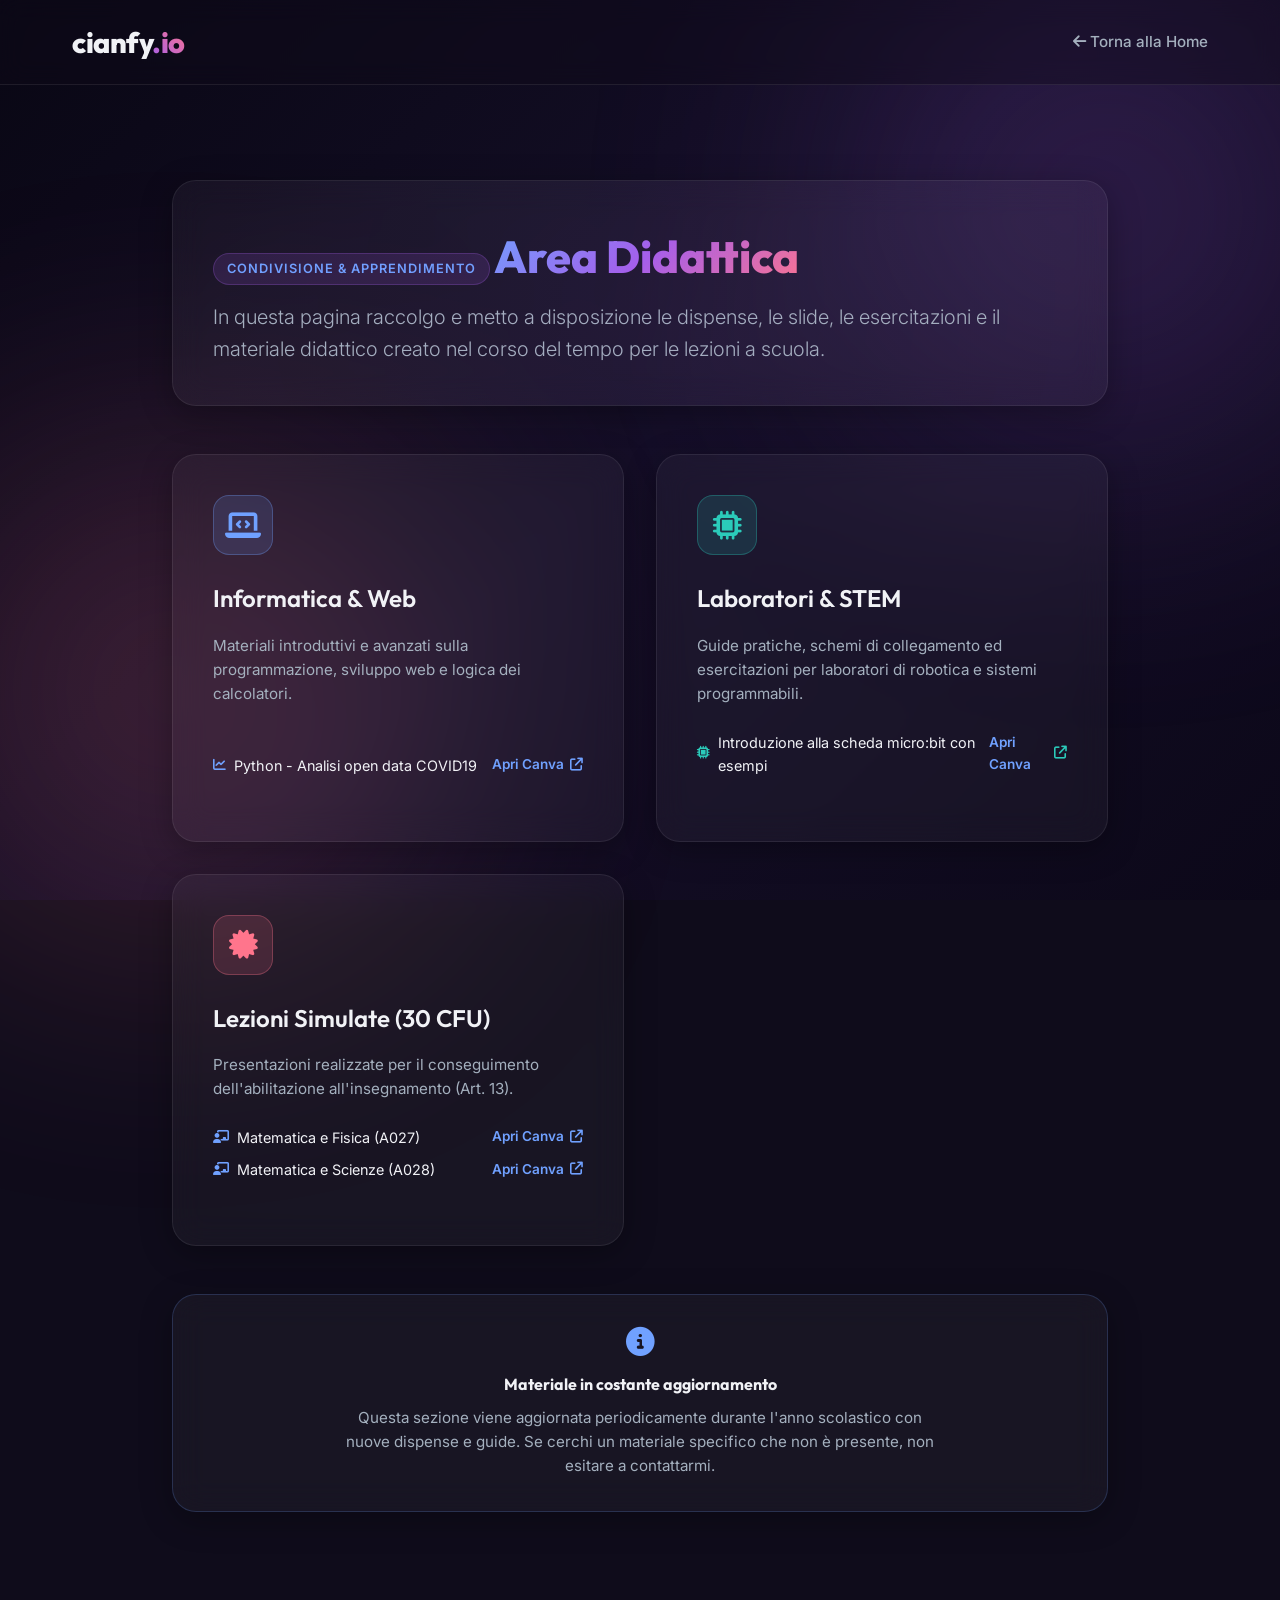
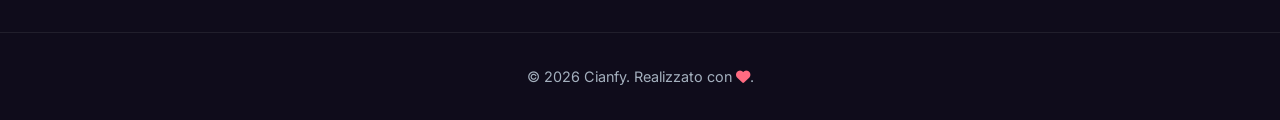
==== didattica.html @ d3eaf6b5 "Aggiornato il titolo del Project Work A21 in Python - Analisi open data COVID19" ====
<!DOCTYPE html>
<html lang="it">
<head>
    <meta charset="UTF-8">
    <meta name="viewport" content="width=device-width, initial-scale=1.0">
    <title>Area Didattica | Cianfy</title>
    <meta name="description" content="Materiali didattici, dispense, slide e risorse utili per gli studenti e le lezioni a scuola curate da Cianfy.">
    <!-- Google Fonts -->
    <link rel="preconnect" href="https://fonts.googleapis.com">
    <link rel="preconnect" href="https://fonts.gstatic.com" crossorigin>
    <link href="https://fonts.googleapis.com/css2?family=Outfit:wght@300;400;600;800&family=Inter:wght@300;400;500;600&display=swap" rel="stylesheet">
    <!-- FontAwesome Icons -->
    <link rel="stylesheet" href="https://cdnjs.cloudflare.com/ajax/libs/font-awesome/6.4.0/css/all.min.css">
    <!-- Custom Style -->
    <link rel="stylesheet" href="style.css">
</head>
<body>
    <!-- Animated Gradient Background Overlay -->
    <div class="bg-gradient"></div>
    <div class="bg-glow bg-glow-1"></div>
    <div class="bg-glow bg-glow-2"></div>

    <!-- Navigation Header -->
    <header class="header">
        <nav class="nav-container">
            <a href="index.html" class="logo">cianfy<span>.io</span></a>
            <ul class="nav-links">
                <li><a href="index.html" class="nav-link"><i class="fa-solid fa-arrow-left"></i> Torna alla Home</a></li>
            </ul>
        </nav>
    </header>

    <!-- Main Content -->
    <main class="main-content">
        <section class="section">
            <div class="glass-card hero-card" style="padding: 2.5rem; margin-bottom: 3rem;">
                <span class="badge">Condivisione & Apprendimento</span>
                <h1 class="gradient-text" style="font-size: 2.8rem; margin-bottom: 0.5rem; font-family: var(--font-heading); font-weight: 800;">Area Didattica</h1>
                <p class="subtitle" style="margin-bottom: 0;">In questa pagina raccolgo e metto a disposizione le dispense, le slide, le esercitazioni e il materiale didattico creato nel corso del tempo per le lezioni a scuola.</p>
            </div>

            <!-- Material Categories -->
            <div class="passions-grid">
                <!-- Category 1: Informatica -->
                <div class="glass-card passion-card scroll-reveal">
                    <div class="passion-icon education-icon">
                        <i class="fa-solid fa-laptop-code"></i>
                    </div>
                    <h3>Informatica & Web</h3>
                    <p>Materiali introduttivi e avanzati sulla programmazione, sviluppo web e logica dei calcolatori.</p>
                    <ul class="passion-bullets" style="margin-bottom: 1.5rem;">
                        <li>
                            <i class="fa-solid fa-chart-line"></i> 
                            <span>Python - Analisi open data COVID19</span>
                            <a href="https://canva.link/tqc76rqkbnpi5z3" target="_blank" rel="noopener noreferrer" class="project-link" style="margin-left: auto;">Apri Canva <i class="fa-solid fa-arrow-up-right-from-square"></i></a>
                        </li>
                    </ul>
                </div>

                <!-- Category 2: Laboratori & Arduino -->
                <div class="glass-card passion-card scroll-reveal">
                    <div class="passion-icon tech-icon">
                        <i class="fa-solid fa-microchip"></i>
                    </div>
                    <h3>Laboratori & STEM</h3>
                    <p>Guide pratiche, schemi di collegamento ed esercitazioni per laboratori di robotica e sistemi programmabili.</p>
                    <ul class="passion-bullets" style="margin-bottom: 1.5rem;">
                        <li>
                            <i class="fa-solid fa-microchip"></i> 
                            <span>Introduzione alla scheda micro:bit con esempi</span>
                            <a href="https://canva.link/wdy48urnnvhljxo" target="_blank" rel="noopener noreferrer" class="project-link" style="margin-left: auto;">Apri Canva <i class="fa-solid fa-arrow-up-right-from-square"></i></a>
                        </li>
                    </ul>
                </div>

                <!-- Category 3: Abilitazione -->
                <div class="glass-card passion-card scroll-reveal">
                    <div class="passion-icon education-icon" style="background: rgba(255, 117, 140, 0.15); color: var(--accent-pink); border: 1px solid rgba(255, 117, 140, 0.3);">
                        <i class="fa-solid fa-certificate"></i>
                    </div>
                    <h3>Lezioni Simulate (30 CFU)</h3>
                    <p>Presentazioni realizzate per il conseguimento dell'abilitazione all'insegnamento (Art. 13).</p>
                    <ul class="passion-bullets" style="margin-bottom: 1.5rem;">
                        <li>
                            <i class="fa-solid fa-chalkboard-user"></i> 
                            <span>Matematica e Fisica (A027)</span>
                            <a href="https://canva.link/l5qhdkt7t2nkqrt" target="_blank" rel="noopener noreferrer" class="project-link" style="margin-left: auto;">Apri Canva <i class="fa-solid fa-arrow-up-right-from-square"></i></a>
                        </li>
                        <li>
                            <i class="fa-solid fa-chalkboard-user"></i> 
                            <span>Matematica e Scienze (A028)</span>
                            <a href="https://canva.link/lbshheg37whqppf" target="_blank" rel="noopener noreferrer" class="project-link" style="margin-left: auto;">Apri Canva <i class="fa-solid fa-arrow-up-right-from-square"></i></a>
                        </li>
                    </ul>
                </div>
            </div>

            <!-- Notice for future updates -->
            <div class="glass-card scroll-reveal" style="padding: 2rem; margin-top: 3rem; text-align: center; border-color: rgba(112, 161, 255, 0.2);">
                <i class="fa-solid fa-circle-info" style="font-size: 1.8rem; color: var(--primary-color); margin-bottom: 1rem;"></i>
                <h4 style="margin-bottom: 0.5rem; font-family: var(--font-heading);">Materiale in costante aggiornamento</h4>
                <p style="color: var(--text-muted); font-size: 0.95rem; max-width: 600px; margin: 0 auto;">Questa sezione viene aggiornata periodicamente durante l'anno scolastico con nuove dispense e guide. Se cerchi un materiale specifico che non è presente, non esitare a contattarmi.</p>
            </div>
        </section>
    </main>

    <!-- Footer -->
    <footer class="footer">
        <p>&copy; 2026 Cianfy. Realizzato con <i class="fa-solid fa-heart" style="color: #ff6b81;"></i>.</p>
    </footer>

    <!-- Custom Script -->
    <script src="app.js"></script>
</body>
</html>
---- style.css ----
/* Modern CSS Reset & Setup */
*, *::before, *::after {
    box-sizing: border-box;
    margin: 0;
    padding: 0;
}

:root {
    --bg-color: #0f0c1b;
    --text-color: #f1f2f6;
    --text-muted: #a4b0be;
    --primary-color: #70a1ff;
    --accent-purple: #a55eea;
    --accent-pink: #ff758c;
    --accent-cyan: #2bcbba;
    
    /* Glassmorphism Variables */
    --glass-bg: rgba(255, 255, 255, 0.04);
    --glass-border: rgba(255, 255, 255, 0.08);
    --glass-shadow: rgba(0, 0, 0, 0.3);
    --glass-glow: rgba(165, 94, 234, 0.15);
    
    --font-heading: 'Outfit', sans-serif;
    --font-body: 'Inter', sans-serif;
}

html {
    scroll-behavior: smooth;
}

body {
    background-color: var(--bg-color);
    color: var(--text-color);
    font-family: var(--font-body);
    min-height: 100vh;
    overflow-x: hidden;
    position: relative;
    line-height: 1.6;
}

/* Background Gradients & Glow Effects */
.bg-gradient {
    position: fixed;
    top: 0;
    left: 0;
    width: 100%;
    height: 100%;
    z-index: -3;
    background: linear-gradient(135deg, #090714 0%, #150f28 50%, #0c0819 100%);
}

.bg-glow {
    position: fixed;
    width: 600px;
    height: 600px;
    border-radius: 50%;
    filter: blur(140px);
    z-index: -2;
    opacity: 0.45;
    pointer-events: none;
    animation: floatGlow 25s infinite alternate ease-in-out;
}

.bg-glow-1 {
    background: radial-gradient(circle, var(--accent-purple) 0%, transparent 70%);
    top: -10%;
    right: -10%;
    animation-delay: 0s;
}

.bg-glow-2 {
    background: radial-gradient(circle, var(--accent-pink) 0%, transparent 70%);
    bottom: -10%;
    left: -10%;
    animation-delay: -5s;
}

@keyframes floatGlow {
    0% {
        transform: translate(0, 0) scale(1);
    }
    50% {
        transform: translate(80px, -50px) scale(1.1);
    }
    100% {
        transform: translate(-50px, 80px) scale(0.9);
    }
}

/* Navigation Header */
.header {
    position: fixed;
    top: 0;
    left: 0;
    width: 100%;
    z-index: 100;
    background: rgba(15, 12, 27, 0.4);
    backdrop-filter: blur(12px);
    -webkit-backdrop-filter: blur(12px);
    border-bottom: 1px solid var(--glass-border);
    transition: all 0.3s ease;
}

.nav-container {
    max-width: 1200px;
    margin: 0 auto;
    padding: 1.2rem 2rem;
    display: flex;
    justify-content: space-between;
    align-items: center;
}

.logo {
    font-family: var(--font-heading);
    font-size: 1.8rem;
    font-weight: 800;
    color: var(--text-color);
    text-decoration: none;
    letter-spacing: -0.5px;
}

.logo span {
    color: var(--primary-color);
    background: linear-gradient(45deg, var(--accent-purple), var(--accent-pink));
    -webkit-background-clip: text;
    -webkit-text-fill-color: transparent;
}

.nav-links {
    display: flex;
    list-style: none;
    gap: 2rem;
}

.nav-link {
    color: var(--text-muted);
    text-decoration: none;
    font-size: 0.95rem;
    font-weight: 500;
    transition: color 0.3s ease, text-shadow 0.3s ease;
    position: relative;
    padding: 0.5rem 0;
}

.nav-link::after {
    content: '';
    position: absolute;
    bottom: 0;
    left: 0;
    width: 0;
    height: 2px;
    background: linear-gradient(90deg, var(--accent-purple), var(--accent-pink));
    transition: width 0.3s ease;
    border-radius: 2px;
}

.nav-link:hover, .nav-link.active {
    color: var(--text-color);
    text-shadow: 0 0 10px rgba(165, 94, 234, 0.4);
}

.nav-link:hover::after, .nav-link.active::after {
    width: 100%;
}

.menu-toggle {
    display: none;
    font-size: 1.5rem;
    cursor: pointer;
    color: var(--text-color);
}

/* Glassmorphism Card Style */
.glass-card {
    background: var(--glass-bg);
    border: 1px solid var(--glass-border);
    backdrop-filter: blur(16px);
    -webkit-backdrop-filter: blur(16px);
    border-radius: 24px;
    box-shadow: 0 8px 32px 0 var(--glass-shadow);
    transition: transform 0.4s cubic-bezier(0.165, 0.84, 0.44, 1), 
                box-shadow 0.4s cubic-bezier(0.165, 0.84, 0.44, 1),
                border-color 0.4s ease;
}

.glass-card:hover {
    transform: translateY(-5px);
    border-color: rgba(255, 255, 255, 0.15);
    box-shadow: 0 12px 40px 0 rgba(0, 0, 0, 0.4), 
                0 0 20px 0 var(--glass-glow);
}

/* Layout Main Content */
.main-content {
    max-width: 1000px;
    margin: 120px auto 60px;
    padding: 0 2rem;
}

/* Sections */
.section {
    padding: 60px 0;
    min-height: auto;
}

.section-title {
    font-family: var(--font-heading);
    font-size: 2.5rem;
    font-weight: 800;
    margin-bottom: 1rem;
    text-align: center;
    letter-spacing: -0.5px;
}

.section-subtitle {
    text-align: center;
    color: var(--text-muted);
    margin-bottom: 3rem;
    font-size: 1.1rem;
}

.gradient-text {
    background: linear-gradient(135deg, var(--primary-color) 0%, var(--accent-purple) 50%, var(--accent-pink) 100%);
    -webkit-background-clip: text;
    -webkit-text-fill-color: transparent;
    display: inline-block;
}

/* Hero Section */
.hero-card {
    padding: 3.5rem;
    position: relative;
    overflow: hidden;
}

.hero-card::before {
    content: '';
    position: absolute;
    top: -50%;
    left: -50%;
    width: 200%;
    height: 200%;
    background: radial-gradient(circle, rgba(165, 94, 234, 0.05) 0%, transparent 60%);
    pointer-events: none;
}

.hero-header {
    display: flex;
    align-items: center;
    gap: 3rem;
    margin-bottom: 2.5rem;
}

.profile-container {
    position: relative;
    width: 150px;
    height: 150px;
    flex-shrink: 0;
}

.profile-img {
    width: 100%;
    height: 100%;
    object-fit: cover;
    border-radius: 50%;
    border: 3px solid rgba(255, 255, 255, 0.15);
    box-shadow: 0 8px 24px rgba(0,0,0,0.3);
}

.pulse-ring {
    position: absolute;
    top: -5px;
    left: -5px;
    right: -5px;
    bottom: -5px;
    border-radius: 50%;
    border: 2px dashed var(--accent-purple);
    animation: spin 30s linear infinite;
    opacity: 0.6;
}

@keyframes spin {
    100% {
        transform: rotate(360deg);
    }
}

.hero-intro {
    flex-grow: 1;
}

.badge {
    background: rgba(165, 94, 234, 0.15);
    color: var(--primary-color);
    border: 1px solid rgba(165, 94, 234, 0.25);
    padding: 0.3rem 0.8rem;
    border-radius: 20px;
    font-size: 0.8rem;
    font-weight: 600;
    text-transform: uppercase;
    letter-spacing: 1px;
    display: inline-block;
    margin-bottom: 1rem;
}

.hero-intro h1 {
    font-family: var(--font-heading);
    font-size: 3.2rem;
    font-weight: 800;
    line-height: 1.1;
    margin-bottom: 1rem;
    letter-spacing: -1px;
}

.subtitle {
    font-size: 1.25rem;
    color: var(--text-muted);
    font-weight: 300;
}

.hero-body {
    font-size: 1.1rem;
    color: rgba(241, 242, 246, 0.9);
}

.hero-body p {
    margin-bottom: 2rem;
}

.hero-buttons {
    display: flex;
    gap: 1.2rem;
}

/* Buttons */
.btn {
    display: inline-flex;
    align-items: center;
    gap: 0.6rem;
    padding: 0.8rem 1.6rem;
    border-radius: 12px;
    font-family: var(--font-body);
    font-size: 0.95rem;
    font-weight: 600;
    text-decoration: none;
    cursor: pointer;
    transition: all 0.3s ease;
}

.btn-primary {
    background: linear-gradient(135deg, var(--accent-purple), var(--accent-pink));
    color: #fff;
    border: none;
    box-shadow: 0 4px 15px rgba(165, 94, 234, 0.3);
}

.btn-primary:hover {
    transform: translateY(-2px);
    box-shadow: 0 6px 20px rgba(165, 94, 234, 0.5);
}

.btn-secondary {
    background: rgba(255, 255, 255, 0.05);
    color: var(--text-color);
    border: 1px solid rgba(255, 255, 255, 0.1);
}

.btn-secondary:hover {
    background: rgba(255, 255, 255, 0.1);
    border-color: rgba(255, 255, 255, 0.2);
    transform: translateY(-2px);
}

/* Passions Section */
.passions-grid {
    display: grid;
    grid-template-columns: repeat(auto-fit, minmax(300px, 1fr));
    gap: 2rem;
    margin-top: 2rem;
}

.passion-card {
    padding: 2.5rem;
    display: flex;
    flex-direction: column;
    height: 100%;
}

.passion-icon {
    width: 60px;
    height: 60px;
    border-radius: 16px;
    display: flex;
    align-items: center;
    justify-content: center;
    font-size: 1.8rem;
    margin-bottom: 1.5rem;
}

.education-icon {
    background: rgba(112, 161, 255, 0.15);
    color: var(--primary-color);
    border: 1px solid rgba(112, 161, 255, 0.3);
}

.tech-icon {
    background: rgba(43, 203, 186, 0.15);
    color: var(--accent-cyan);
    border: 1px solid rgba(43, 203, 186, 0.3);
}

.passion-card h3 {
    font-family: var(--font-heading);
    font-size: 1.5rem;
    font-weight: 600;
    margin-bottom: 1rem;
}

.passion-card p {
    color: var(--text-muted);
    font-size: 0.95rem;
    margin-bottom: 1.5rem;
    flex-grow: 1;
}

.passion-bullets {
    list-style: none;
    display: flex;
    flex-direction: column;
    gap: 0.6rem;
}

.passion-bullets li {
    font-size: 0.9rem;
    display: flex;
    align-items: center;
    gap: 0.5rem;
    color: var(--text-color);
}

.passion-bullets li i {
    color: var(--accent-cyan);
    font-size: 0.8rem;
}

.education-icon + h3 + p + .passion-bullets li i {
    color: var(--primary-color);
}

/* Projects Section */
.projects-grid {
    display: grid;
    grid-template-columns: repeat(auto-fit, minmax(280px, 1fr));
    gap: 1.5rem;
    margin-top: 2rem;
    margin-bottom: 2rem;
}

.project-card {
    padding: 2rem;
    display: flex;
    flex-direction: column;
    height: 100%;
    align-items: flex-start;
}

.project-icon {
    width: 50px;
    height: 50px;
    border-radius: 12px;
    display: flex;
    align-items: center;
    justify-content: center;
    font-size: 1.5rem;
    margin-bottom: 1.2rem;
    background: rgba(165, 94, 234, 0.1);
    color: var(--accent-purple);
    border: 1px solid rgba(165, 94, 234, 0.2);
}

.project-card h4 {
    font-family: var(--font-heading);
    font-size: 1.25rem;
    font-weight: 600;
    margin-bottom: 0.5rem;
}

.project-card p {
    color: var(--text-muted);
    font-size: 0.9rem;
    margin-bottom: 1.5rem;
    flex-grow: 1;
    line-height: 1.5;
}

.project-link {
    text-decoration: none;
    color: var(--primary-color);
    font-size: 0.85rem;
    font-weight: 600;
    display: inline-flex;
    align-items: center;
    gap: 0.4rem;
    transition: transform 0.2s ease, color 0.2s ease;
}

.project-link:hover {
    color: var(--accent-pink);
    transform: translateX(3px);
}

/* Links & Resources */
.links-container {
    max-width: 800px;
    margin: 0 auto;
}

.links-card {
    padding: 2rem;
    display: flex;
    flex-direction: column;
    gap: 1.5rem;
}

.link-item {
    display: flex;
    align-items: center;
    justify-content: space-between;
    padding: 1.2rem;
    border-radius: 16px;
    background: rgba(255, 255, 255, 0.02);
    border: 1px solid rgba(255, 255, 255, 0.04);
    transition: all 0.3s ease;
}

.link-item:hover {
    background: rgba(255, 255, 255, 0.05);
    border-color: rgba(255, 255, 255, 0.1);
    transform: scale(1.01);
}

.link-info {
    display: flex;
    align-items: center;
    gap: 1.2rem;
}

.link-icon {
    font-size: 1.8rem;
    color: var(--primary-color);
}

.link-info h4 {
    font-family: var(--font-heading);
    font-size: 1.1rem;
    font-weight: 600;
}

.link-info p {
    font-size: 0.85rem;
    color: var(--text-muted);
}

.link-btn {
    text-decoration: none;
    color: var(--primary-color);
    font-size: 0.9rem;
    font-weight: 600;
    display: inline-flex;
    align-items: center;
    gap: 0.4rem;
    padding: 0.5rem 1rem;
    border-radius: 8px;
    background: rgba(112, 161, 255, 0.1);
    transition: all 0.3s ease;
}

.link-btn:hover {
    background: var(--primary-color);
    color: #0f0c1b;
}

.link-btn.disabled {
    pointer-events: none;
    background: rgba(255,255,255,0.05);
    color: var(--text-muted);
}

/* Contact */
.contact-card {
    padding: 3rem;
    text-align: center;
}

.contact-card .section-title {
    margin-bottom: 1.5rem;
}

.contact-card p {
    max-width: 600px;
    margin: 0 auto 2.5rem;
    color: var(--text-muted);
}

.contact-methods {
    display: flex;
    justify-content: center;
    gap: 2rem;
    flex-wrap: wrap;
}

.contact-method-card {
    text-decoration: none;
    background: rgba(255, 255, 255, 0.02);
    border: 1px solid rgba(255, 255, 255, 0.05);
    padding: 1.5rem 2.5rem;
    border-radius: 16px;
    color: var(--text-color);
    min-width: 200px;
    transition: all 0.3s ease;
}

.contact-method-card:hover {
    background: rgba(165, 94, 234, 0.05);
    border-color: rgba(165, 94, 234, 0.2);
    transform: translateY(-3px);
}

.contact-method-card i {
    font-size: 2rem;
    color: var(--accent-purple);
    margin-bottom: 0.8rem;
    display: block;
}

.contact-method-card span {
    font-weight: 600;
    display: block;
    margin-bottom: 0.2rem;
}

.contact-method-card p {
    font-size: 0.85rem;
    color: var(--text-muted);
    margin: 0;
}

/* Footer */
.footer {
    border-top: 1px solid var(--glass-border);
    padding: 2rem 0;
    text-align: center;
    color: var(--text-muted);
    font-size: 0.9rem;
}

/* Transitions for Scroll Reveal */
.scroll-reveal {
    opacity: 0;
    transform: translateY(30px);
    transition: opacity 0.8s ease, transform 0.8s ease;
}

.scroll-reveal.reveal-active {
    opacity: 1;
    transform: translateY(0);
}

/* Mobile Responsive */
@media (max-width: 768px) {
    .menu-toggle {
        display: block;
    }
    
    .nav-links {
        display: none;
        flex-direction: column;
        position: absolute;
        top: 100%;
        left: 0;
        width: 100%;
        background: rgba(15, 12, 27, 0.95);
        backdrop-filter: blur(20px);
        -webkit-backdrop-filter: blur(20px);
        border-bottom: 1px solid var(--glass-border);
        padding: 2rem;
        gap: 1.5rem;
        text-align: center;
    }
    
    .nav-links.active {
        display: flex;
    }
    
    .hero-header {
        flex-direction: column;
        text-align: center;
        gap: 1.5rem;
    }
    
    .hero-card {
        padding: 2rem;
    }
    
    .hero-intro h1 {
        font-size: 2.4rem;
    }
    
    .hero-buttons {
        flex-direction: column;
        gap: 0.8rem;
    }
    
    .btn {
        justify-content: center;
    }
    
    .section-title {
        font-size: 2rem;
    }
    
    .passions-grid, .projects-grid {
        grid-template-columns: 1fr;
    }
    
    .contact-methods {
        flex-direction: column;
        align-items: stretch;
    }
}
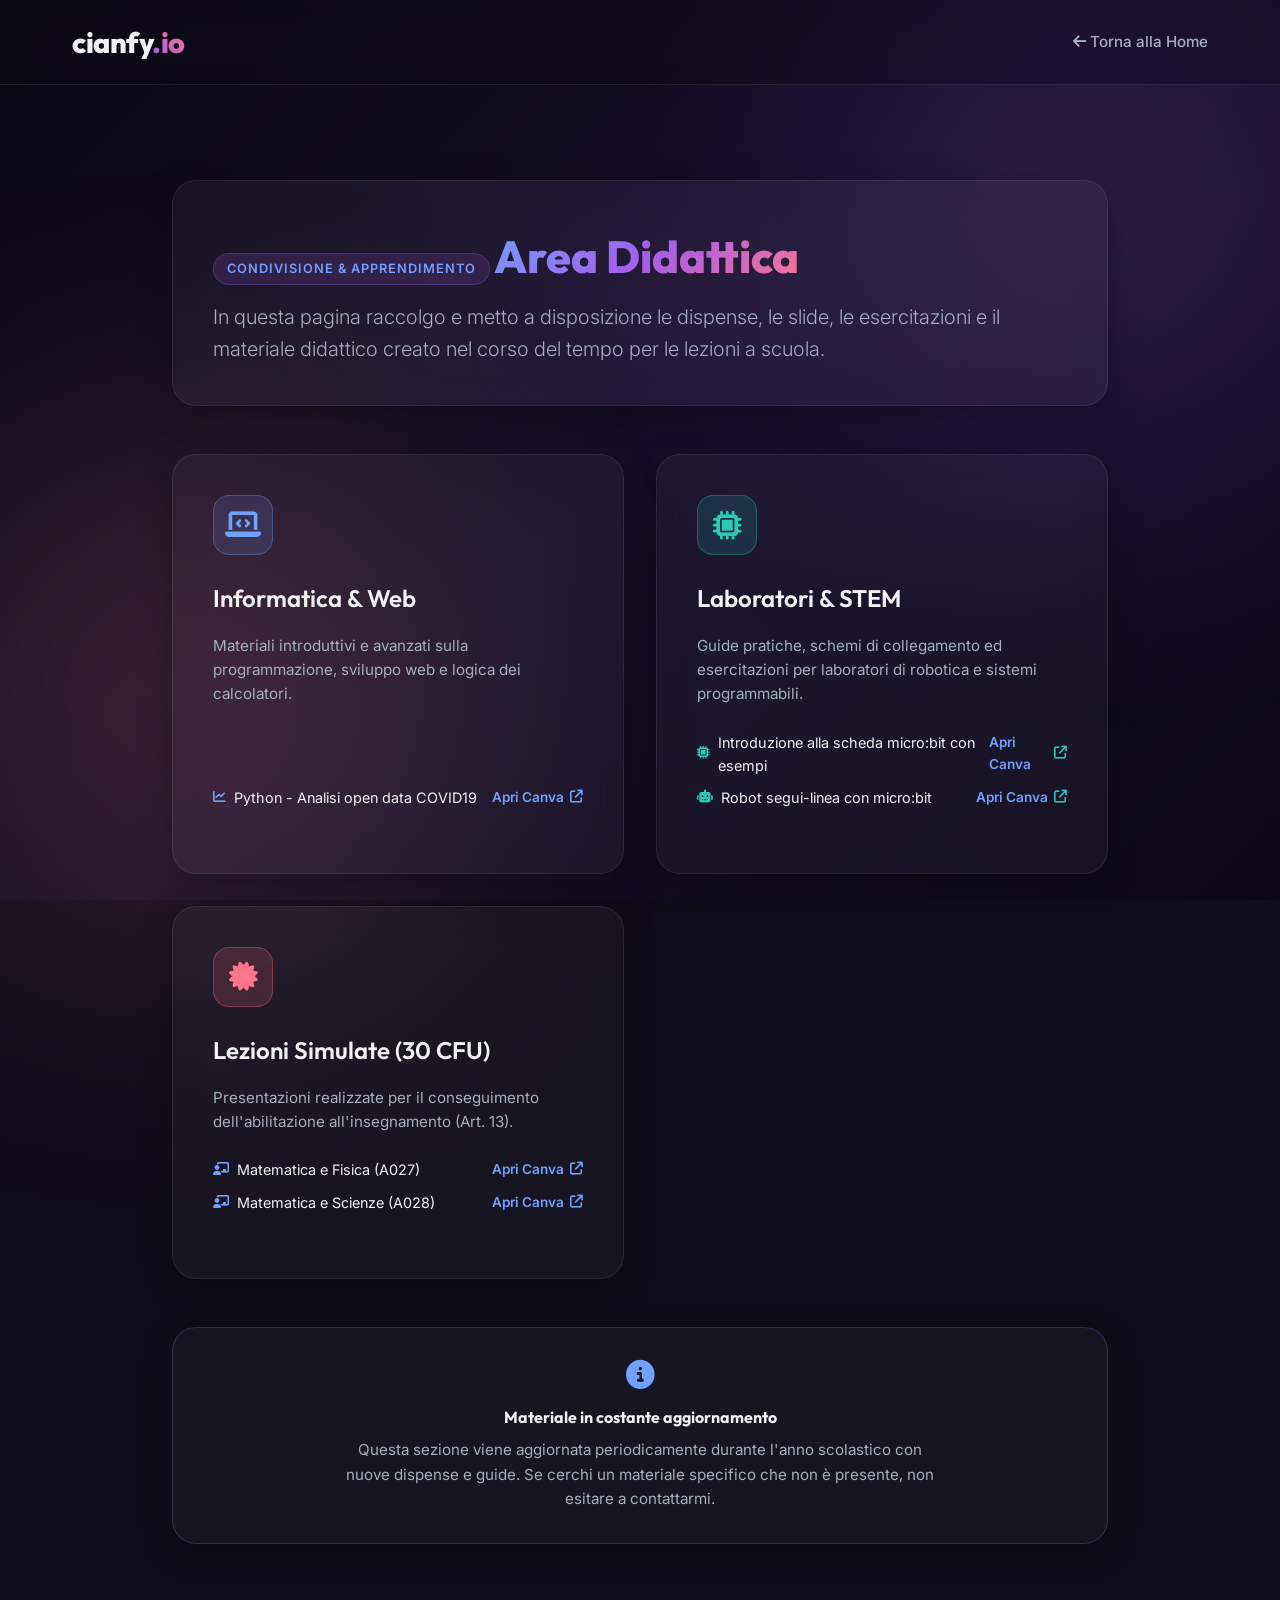
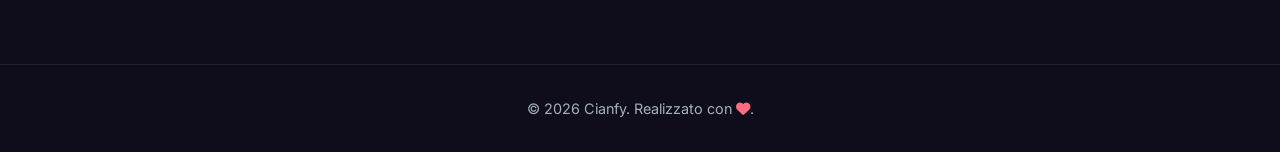
==== commit c8e394d8: "Aggiunto robot segui-linea con micro:bit e corretto ul tag in didattica" ====
--- a/didattica.html
+++ b/didattica.html
@@ -70,6 +70,11 @@
                             <span>Introduzione alla scheda micro:bit con esempi</span>
                             <a href="https://canva.link/wdy48urnnvhljxo" target="_blank" rel="noopener noreferrer" class="project-link" style="margin-left: auto;">Apri Canva <i class="fa-solid fa-arrow-up-right-from-square"></i></a>
                         </li>
+                        <li>
+                            <i class="fa-solid fa-robot"></i> 
+                            <span>Robot segui-linea con micro:bit</span>
+                            <a href="https://canva.link/u8o5cirmqs1b7c5" target="_blank" rel="noopener noreferrer" class="project-link" style="margin-left: auto;">Apri Canva <i class="fa-solid fa-arrow-up-right-from-square"></i></a>
+                        </li>
                     </ul>
                 </div>
 
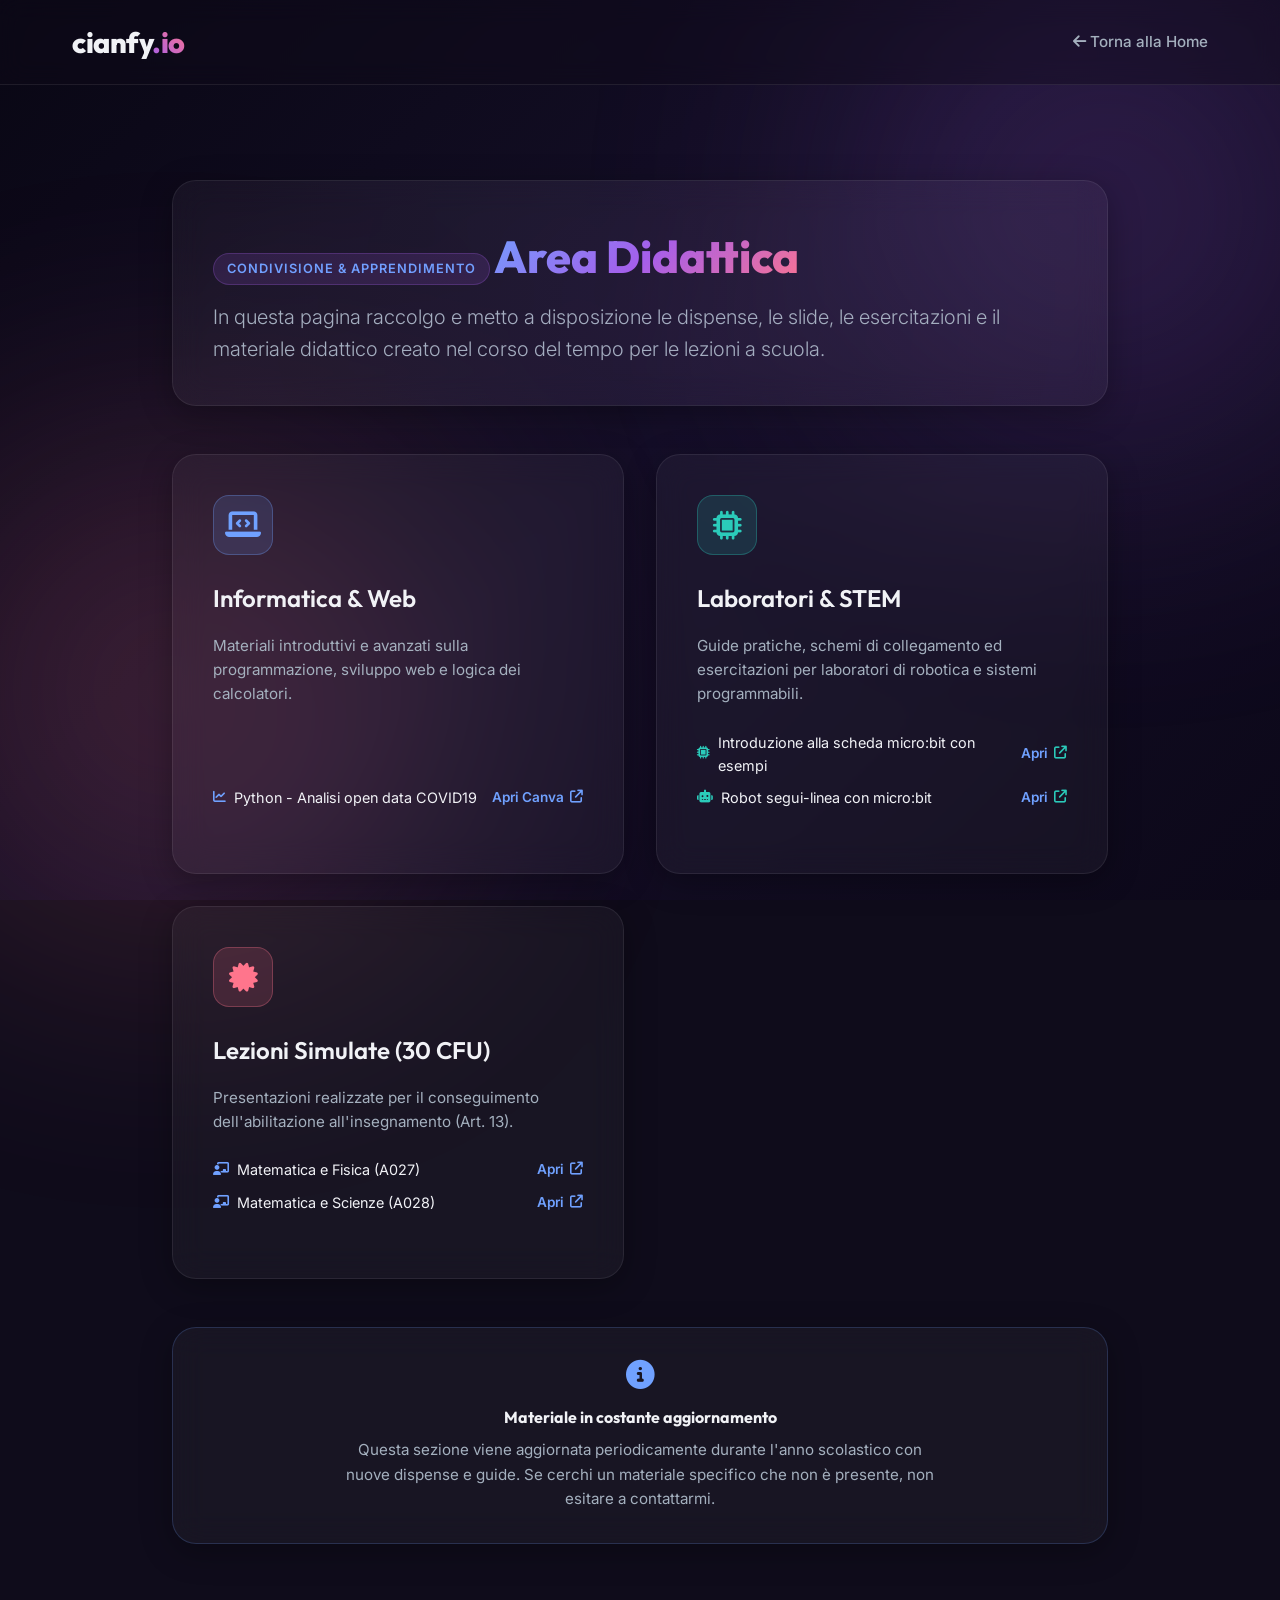
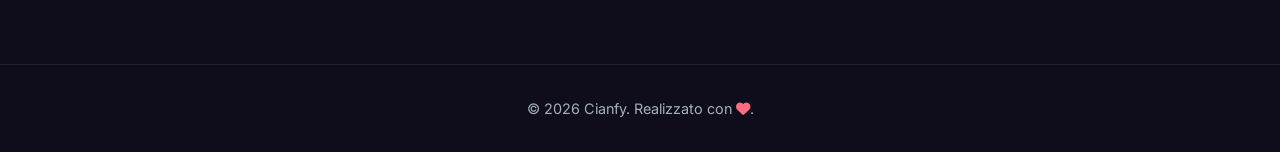
==== commit b0d50686: "Sostituito Apri Canva con Apri nei link didattica" ====
--- a/didattica.html
+++ b/didattica.html
@@ -68,12 +68,12 @@
                         <li>
                             <i class="fa-solid fa-microchip"></i> 
                             <span>Introduzione alla scheda micro:bit con esempi</span>
-                            <a href="https://canva.link/wdy48urnnvhljxo" target="_blank" rel="noopener noreferrer" class="project-link" style="margin-left: auto;">Apri Canva <i class="fa-solid fa-arrow-up-right-from-square"></i></a>
+                            <a href="https://canva.link/wdy48urnnvhljxo" target="_blank" rel="noopener noreferrer" class="project-link" style="margin-left: auto;">Apri <i class="fa-solid fa-arrow-up-right-from-square"></i></a>
                         </li>
                         <li>
                             <i class="fa-solid fa-robot"></i> 
                             <span>Robot segui-linea con micro:bit</span>
-                            <a href="https://canva.link/u8o5cirmqs1b7c5" target="_blank" rel="noopener noreferrer" class="project-link" style="margin-left: auto;">Apri Canva <i class="fa-solid fa-arrow-up-right-from-square"></i></a>
+                            <a href="https://canva.link/u8o5cirmqs1b7c5" target="_blank" rel="noopener noreferrer" class="project-link" style="margin-left: auto;">Apri <i class="fa-solid fa-arrow-up-right-from-square"></i></a>
                         </li>
                     </ul>
                 </div>
@@ -89,12 +89,12 @@
                         <li>
                             <i class="fa-solid fa-chalkboard-user"></i> 
                             <span>Matematica e Fisica (A027)</span>
-                            <a href="https://canva.link/l5qhdkt7t2nkqrt" target="_blank" rel="noopener noreferrer" class="project-link" style="margin-left: auto;">Apri Canva <i class="fa-solid fa-arrow-up-right-from-square"></i></a>
+                            <a href="https://canva.link/l5qhdkt7t2nkqrt" target="_blank" rel="noopener noreferrer" class="project-link" style="margin-left: auto;">Apri <i class="fa-solid fa-arrow-up-right-from-square"></i></a>
                         </li>
                         <li>
                             <i class="fa-solid fa-chalkboard-user"></i> 
                             <span>Matematica e Scienze (A028)</span>
-                            <a href="https://canva.link/lbshheg37whqppf" target="_blank" rel="noopener noreferrer" class="project-link" style="margin-left: auto;">Apri Canva <i class="fa-solid fa-arrow-up-right-from-square"></i></a>
+                            <a href="https://canva.link/lbshheg37whqppf" target="_blank" rel="noopener noreferrer" class="project-link" style="margin-left: auto;">Apri <i class="fa-solid fa-arrow-up-right-from-square"></i></a>
                         </li>
                     </ul>
                 </div>
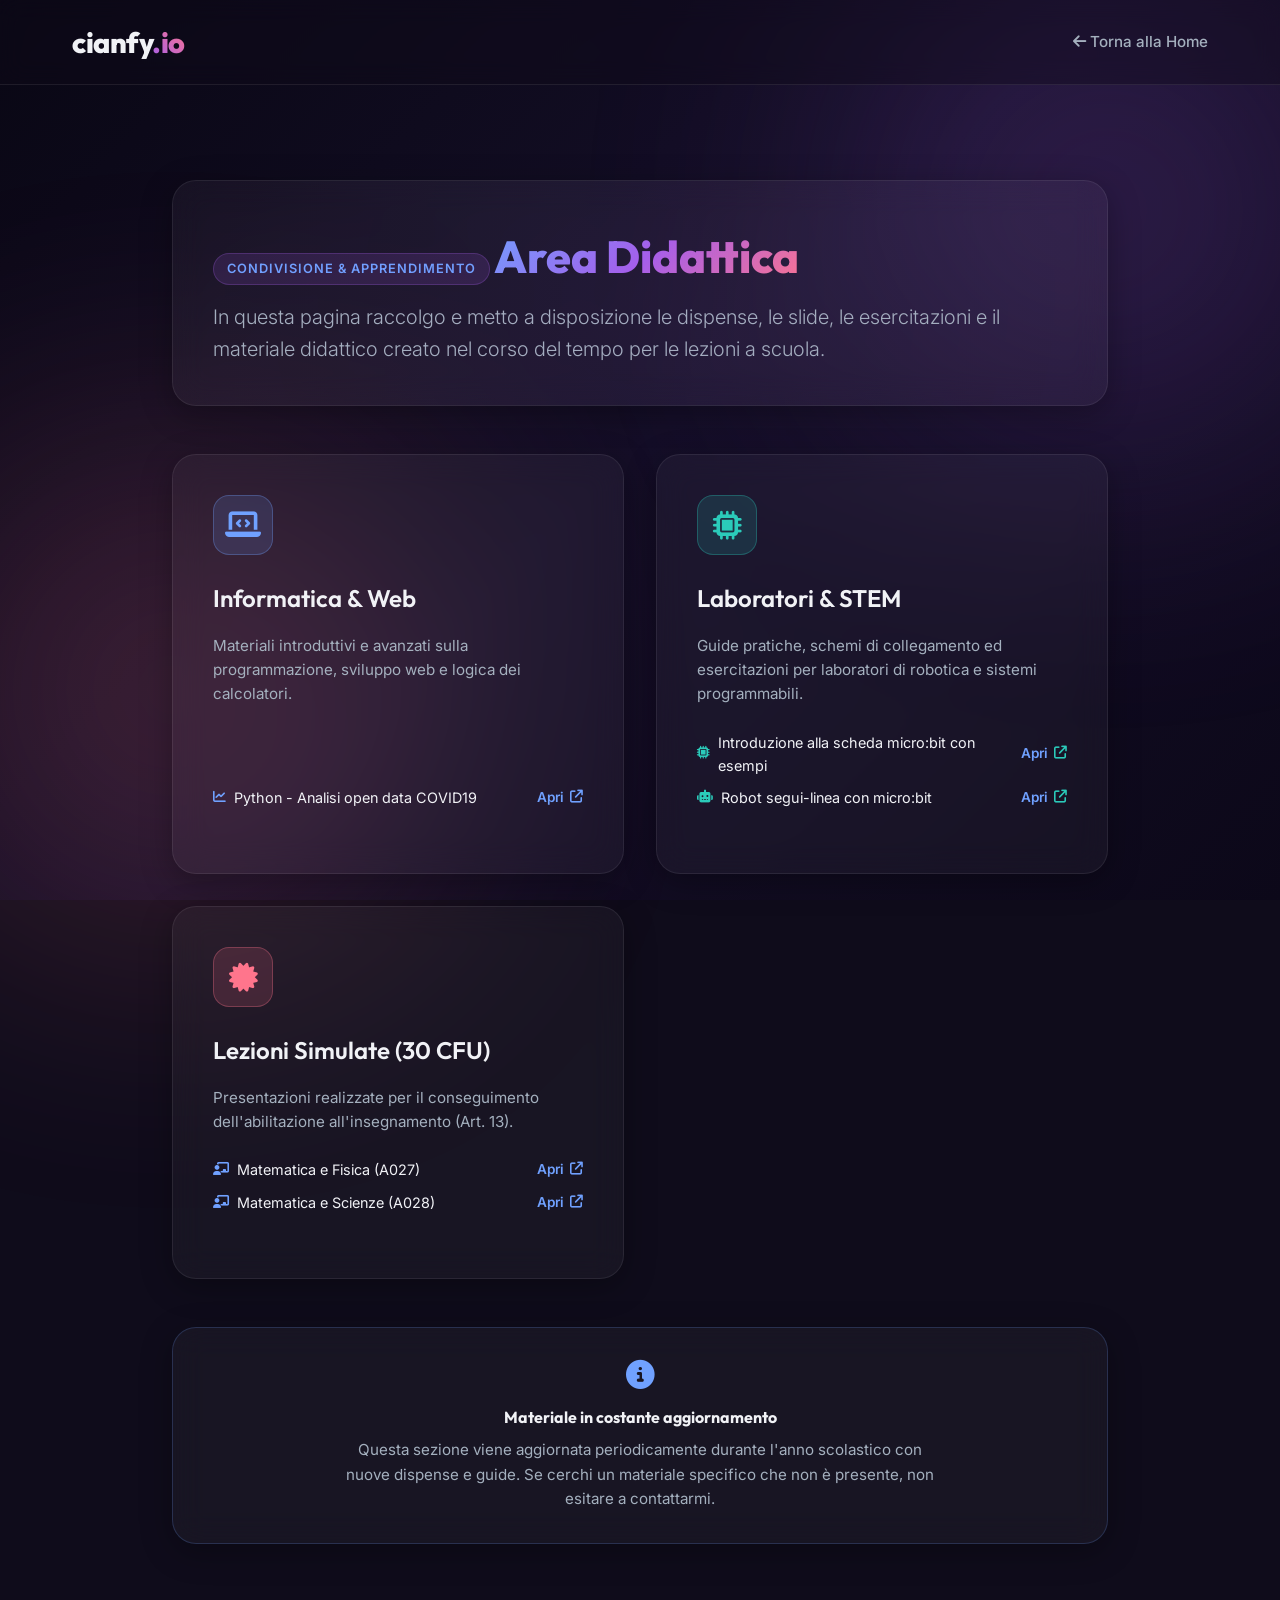
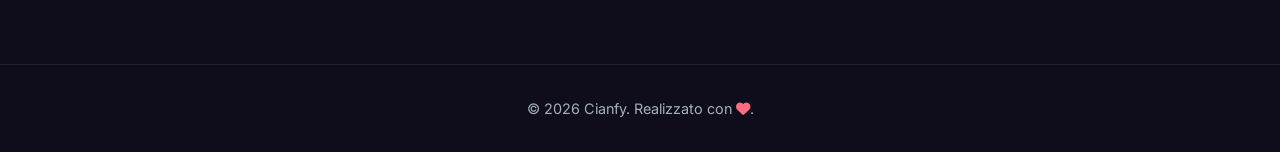
==== commit 82539ead: "Corretto 'Apri Canva' in 'Apri' nel progetto Python" ====
--- a/didattica.html
+++ b/didattica.html
@@ -52,7 +52,7 @@
                         <li>
                             <i class="fa-solid fa-chart-line"></i> 
                             <span>Python - Analisi open data COVID19</span>
-                            <a href="https://canva.link/tqc76rqkbnpi5z3" target="_blank" rel="noopener noreferrer" class="project-link" style="margin-left: auto;">Apri Canva <i class="fa-solid fa-arrow-up-right-from-square"></i></a>
+                            <a href="https://canva.link/tqc76rqkbnpi5z3" target="_blank" rel="noopener noreferrer" class="project-link" style="margin-left: auto;">Apri <i class="fa-solid fa-arrow-up-right-from-square"></i></a>
                         </li>
                     </ul>
                 </div>
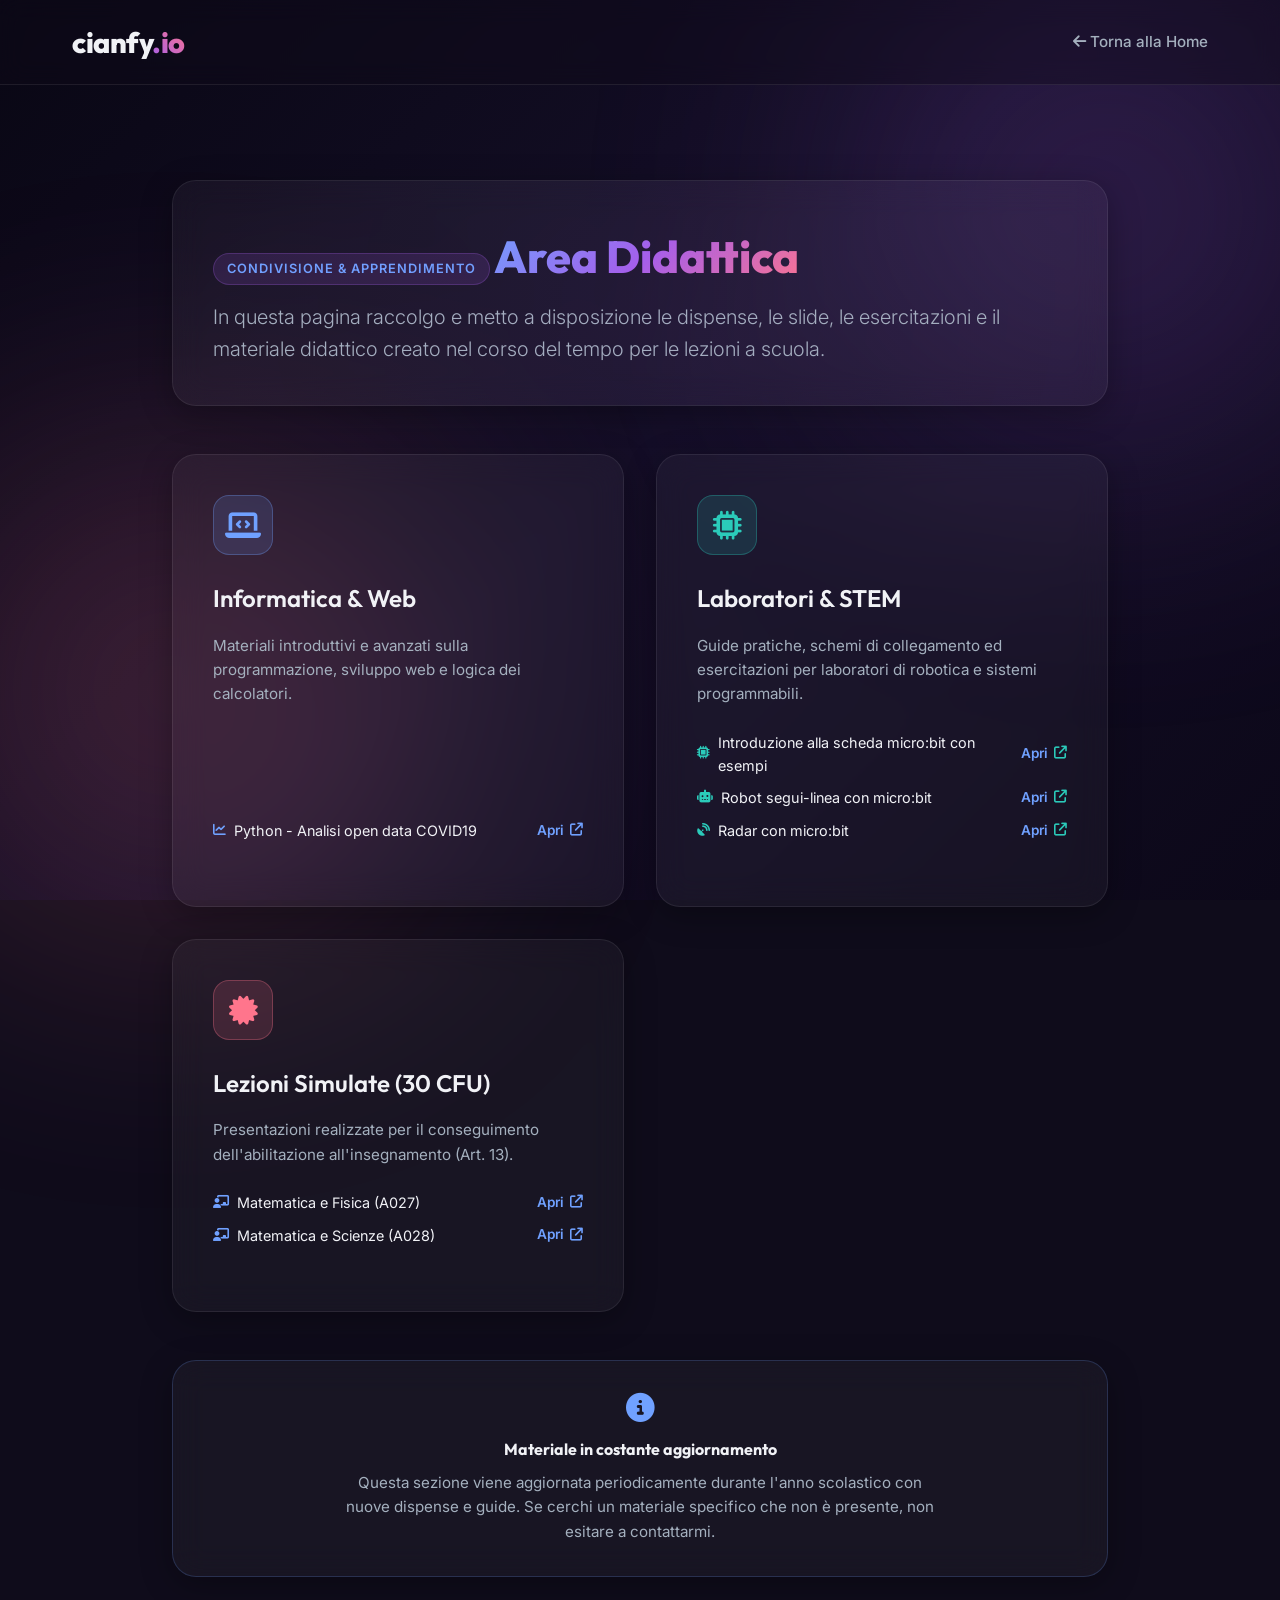
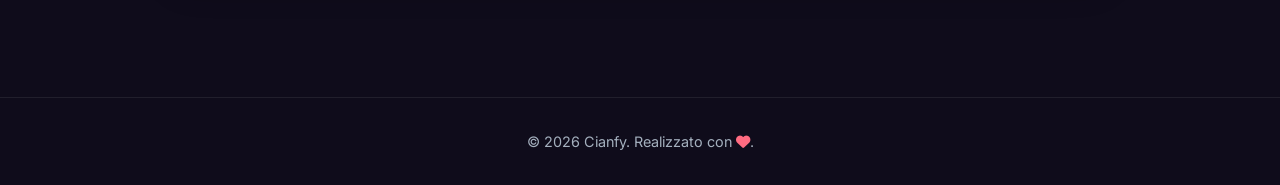
==== commit a45c7e92: "Aggiunto progetto Radar con micro:bit nell'area didattica" ====
--- a/didattica.html
+++ b/didattica.html
@@ -75,6 +75,11 @@
                             <span>Robot segui-linea con micro:bit</span>
                             <a href="https://canva.link/u8o5cirmqs1b7c5" target="_blank" rel="noopener noreferrer" class="project-link" style="margin-left: auto;">Apri <i class="fa-solid fa-arrow-up-right-from-square"></i></a>
                         </li>
+                        <li>
+                            <i class="fa-solid fa-satellite-dish"></i> 
+                            <span>Radar con micro:bit</span>
+                            <a href="https://canva.link/9mb5nslrfqjzwq1" target="_blank" rel="noopener noreferrer" class="project-link" style="margin-left: auto;">Apri <i class="fa-solid fa-arrow-up-right-from-square"></i></a>
+                        </li>
                     </ul>
                 </div>
 
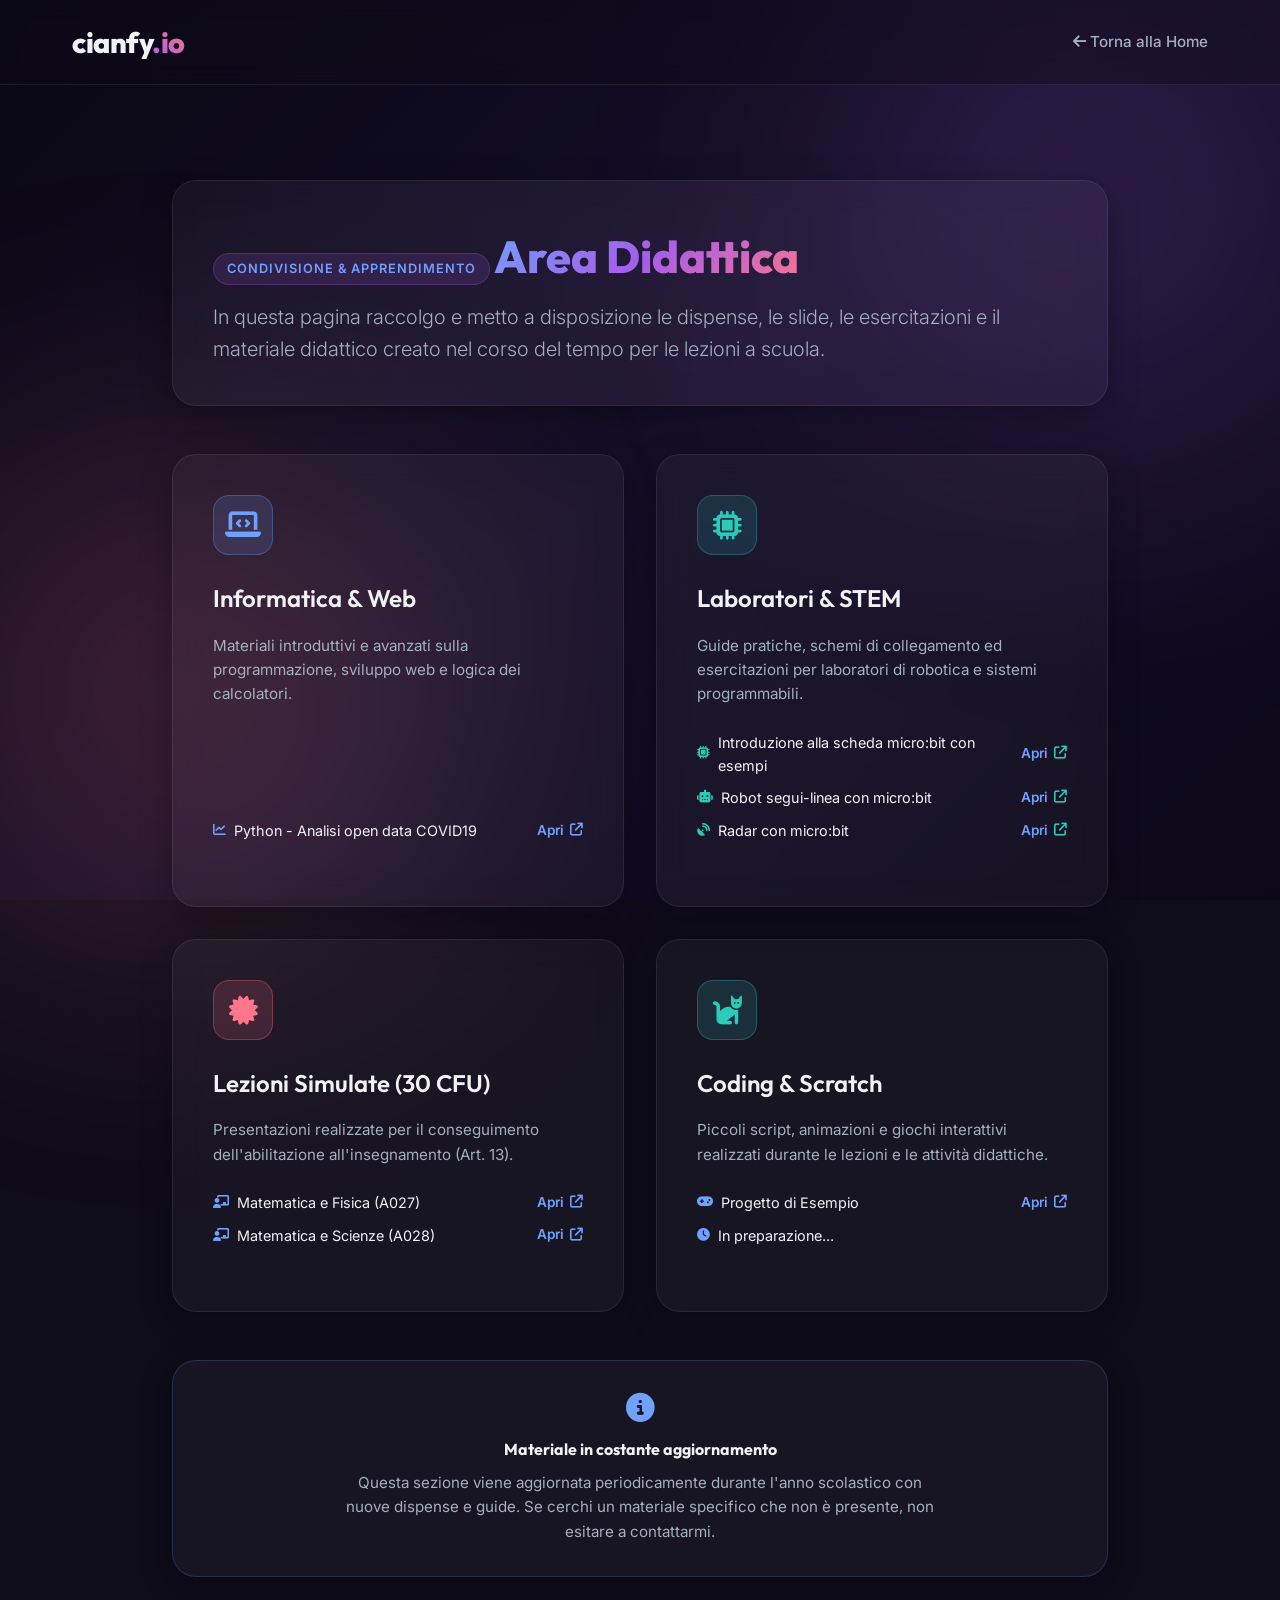
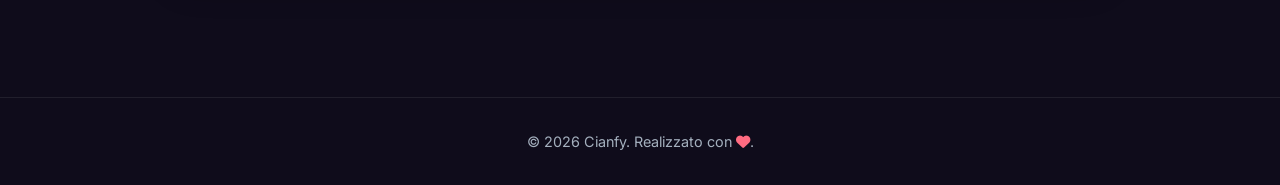
==== commit 13343bf2: "Aggiunta sezione Coding & Scratch nell'area didattica" ====
--- a/didattica.html
+++ b/didattica.html
@@ -103,6 +103,26 @@
                         </li>
                     </ul>
                 </div>
+
+                <!-- Category 4: Scratch -->
+                <div class="glass-card passion-card scroll-reveal">
+                    <div class="passion-icon education-icon" style="background: rgba(43, 203, 186, 0.15); color: var(--accent-cyan); border: 1px solid rgba(43, 203, 186, 0.3);">
+                        <i class="fa-solid fa-cat"></i>
+                    </div>
+                    <h3>Coding & Scratch</h3>
+                    <p>Piccoli script, animazioni e giochi interattivi realizzati durante le lezioni e le attività didattiche.</p>
+                    <ul class="passion-bullets" style="margin-bottom: 1.5rem;">
+                        <li>
+                            <i class="fa-solid fa-gamepad"></i> 
+                            <span>Progetto di Esempio</span>
+                            <a href="https://scratch.mit.edu" target="_blank" rel="noopener noreferrer" class="project-link" style="margin-left: auto;">Apri <i class="fa-solid fa-arrow-up-right-from-square"></i></a>
+                        </li>
+                        <li>
+                            <i class="fa-solid fa-clock"></i> 
+                            <span>In preparazione...</span>
+                        </li>
+                    </ul>
+                </div>
             </div>
 
             <!-- Notice for future updates -->
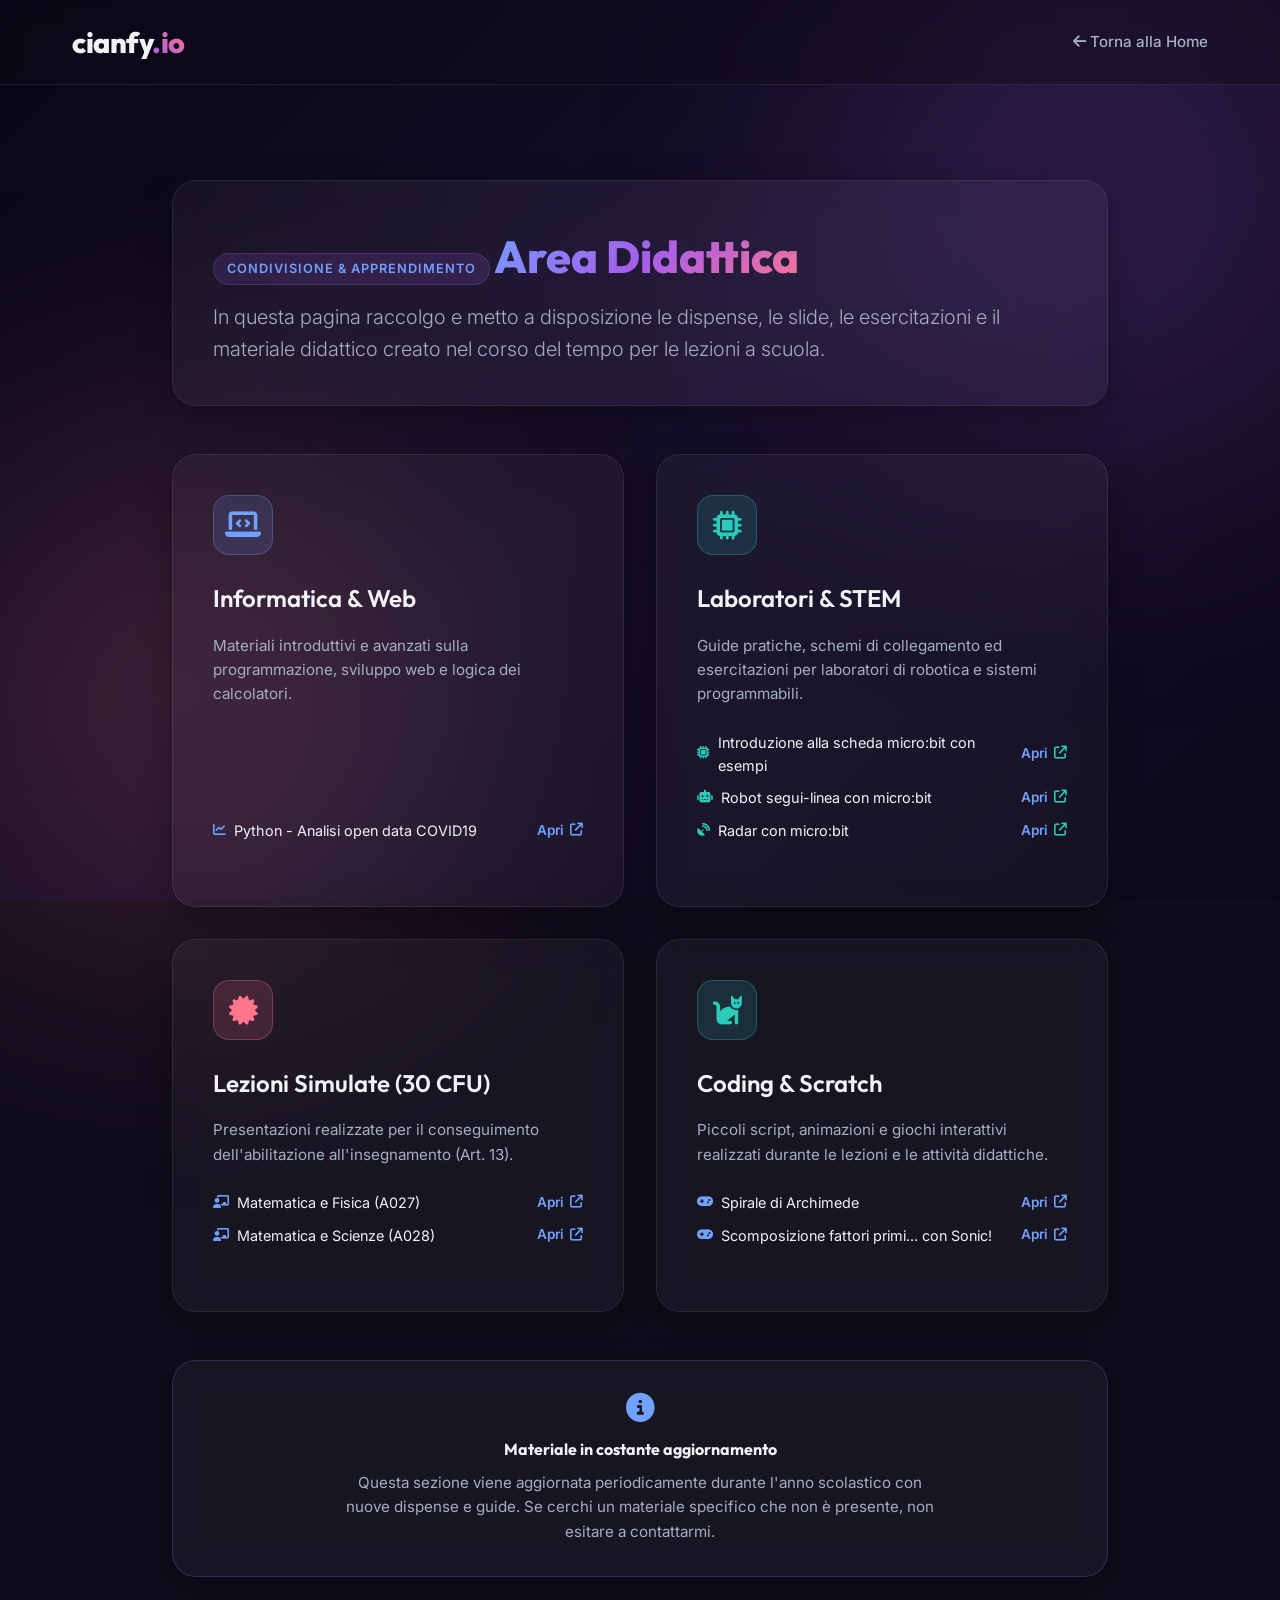
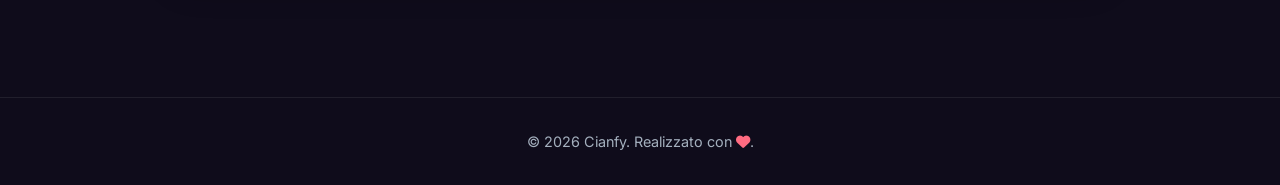
==== commit 7da12975: "Aggiunti progetti Scratch Archimede e Sonic" ====
--- a/didattica.html
+++ b/didattica.html
@@ -114,12 +114,13 @@
                     <ul class="passion-bullets" style="margin-bottom: 1.5rem;">
                         <li>
                             <i class="fa-solid fa-gamepad"></i> 
-                            <span>Progetto di Esempio</span>
-                            <a href="https://scratch.mit.edu" target="_blank" rel="noopener noreferrer" class="project-link" style="margin-left: auto;">Apri <i class="fa-solid fa-arrow-up-right-from-square"></i></a>
+                            <span>Spirale di Archimede</span>
+                            <a href="https://scratch.mit.edu/projects/1131473443" target="_blank" rel="noopener noreferrer" class="project-link" style="margin-left: auto;">Apri <i class="fa-solid fa-arrow-up-right-from-square"></i></a>
                         </li>
                         <li>
-                            <i class="fa-solid fa-clock"></i> 
-                            <span>In preparazione...</span>
+                            <i class="fa-solid fa-gamepad"></i> 
+                            <span>Scomposizione fattori primi... con Sonic!</span>
+                            <a href="https://scratch.mit.edu/projects/830520308" target="_blank" rel="noopener noreferrer" class="project-link" style="margin-left: auto;">Apri <i class="fa-solid fa-arrow-up-right-from-square"></i></a>
                         </li>
                     </ul>
                 </div>
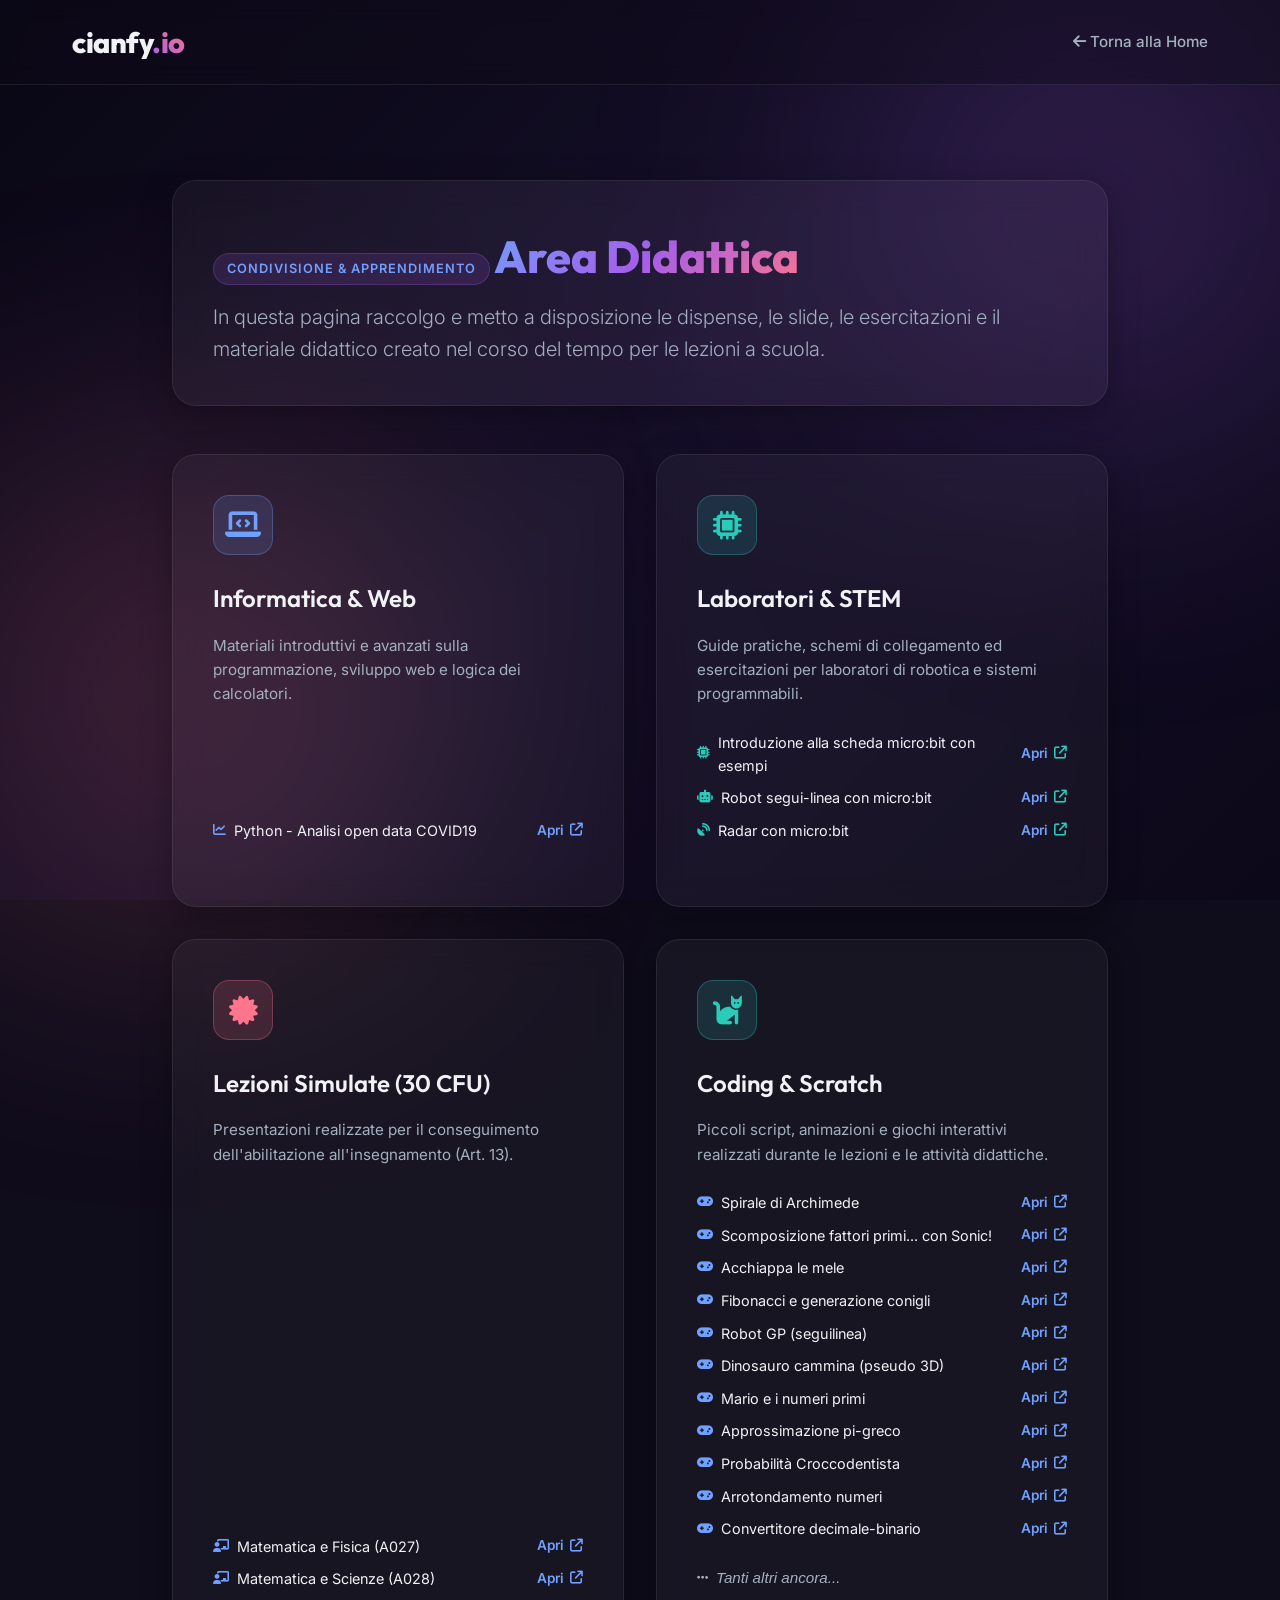
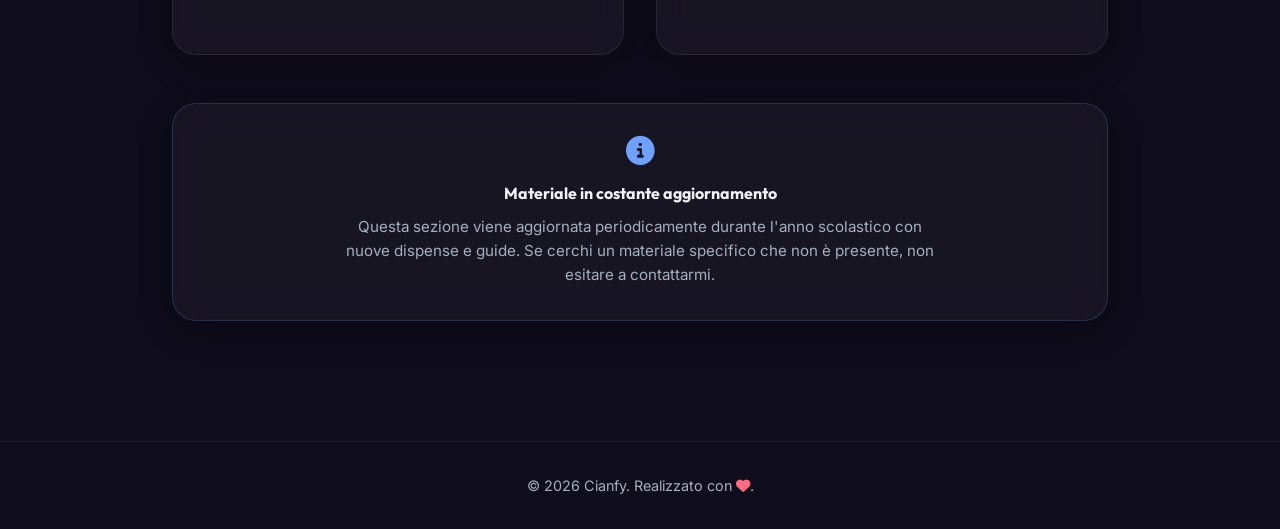
==== commit 0fae8567: "Aggiunta la lista completa di 11 progetti Scratch" ====
--- a/didattica.html
+++ b/didattica.html
@@ -122,6 +122,55 @@
                             <span>Scomposizione fattori primi... con Sonic!</span>
                             <a href="https://scratch.mit.edu/projects/830520308" target="_blank" rel="noopener noreferrer" class="project-link" style="margin-left: auto;">Apri <i class="fa-solid fa-arrow-up-right-from-square"></i></a>
                         </li>
+                        <li>
+                            <i class="fa-solid fa-gamepad"></i> 
+                            <span>Acchiappa le mele</span>
+                            <a href="https://scratch.mit.edu/projects/837017255" target="_blank" rel="noopener noreferrer" class="project-link" style="margin-left: auto;">Apri <i class="fa-solid fa-arrow-up-right-from-square"></i></a>
+                        </li>
+                        <li>
+                            <i class="fa-solid fa-gamepad"></i> 
+                            <span>Fibonacci e generazione conigli</span>
+                            <a href="https://scratch.mit.edu/projects/615679580" target="_blank" rel="noopener noreferrer" class="project-link" style="margin-left: auto;">Apri <i class="fa-solid fa-arrow-up-right-from-square"></i></a>
+                        </li>
+                        <li>
+                            <i class="fa-solid fa-gamepad"></i> 
+                            <span>Robot GP (seguilinea)</span>
+                            <a href="https://scratch.mit.edu/projects/831263995" target="_blank" rel="noopener noreferrer" class="project-link" style="margin-left: auto;">Apri <i class="fa-solid fa-arrow-up-right-from-square"></i></a>
+                        </li>
+                        <li>
+                            <i class="fa-solid fa-gamepad"></i> 
+                            <span>Dinosauro cammina (pseudo 3D)</span>
+                            <a href="https://scratch.mit.edu/projects/830712186" target="_blank" rel="noopener noreferrer" class="project-link" style="margin-left: auto;">Apri <i class="fa-solid fa-arrow-up-right-from-square"></i></a>
+                        </li>
+                        <li>
+                            <i class="fa-solid fa-gamepad"></i> 
+                            <span>Mario e i numeri primi</span>
+                            <a href="https://scratch.mit.edu/projects/829828758" target="_blank" rel="noopener noreferrer" class="project-link" style="margin-left: auto;">Apri <i class="fa-solid fa-arrow-up-right-from-square"></i></a>
+                        </li>
+                        <li>
+                            <i class="fa-solid fa-gamepad"></i> 
+                            <span>Approssimazione pi-greco</span>
+                            <a href="https://scratch.mit.edu/projects/609406790" target="_blank" rel="noopener noreferrer" class="project-link" style="margin-left: auto;">Apri <i class="fa-solid fa-arrow-up-right-from-square"></i></a>
+                        </li>
+                        <li>
+                            <i class="fa-solid fa-gamepad"></i> 
+                            <span>Probabilità Croccodentista</span>
+                            <a href="https://scratch.mit.edu/projects/615759434" target="_blank" rel="noopener noreferrer" class="project-link" style="margin-left: auto;">Apri <i class="fa-solid fa-arrow-up-right-from-square"></i></a>
+                        </li>
+                        <li>
+                            <i class="fa-solid fa-gamepad"></i> 
+                            <span>Arrotondamento numeri</span>
+                            <a href="https://scratch.mit.edu/projects/608170784" target="_blank" rel="noopener noreferrer" class="project-link" style="margin-left: auto;">Apri <i class="fa-solid fa-arrow-up-right-from-square"></i></a>
+                        </li>
+                        <li>
+                            <i class="fa-solid fa-gamepad"></i> 
+                            <span>Convertitore decimale-binario</span>
+                            <a href="https://scratch.mit.edu/projects/584958824" target="_blank" rel="noopener noreferrer" class="project-link" style="margin-left: auto;">Apri <i class="fa-solid fa-arrow-up-right-from-square"></i></a>
+                        </li>
+                        <li style="margin-top: 1rem; color: var(--text-muted); font-style: italic; font-size: 0.95rem;">
+                            <i class="fa-solid fa-ellipsis" style="color: var(--text-muted);"></i> 
+                            <span>Tanti altri ancora...</span>
+                        </li>
                     </ul>
                 </div>
             </div>
